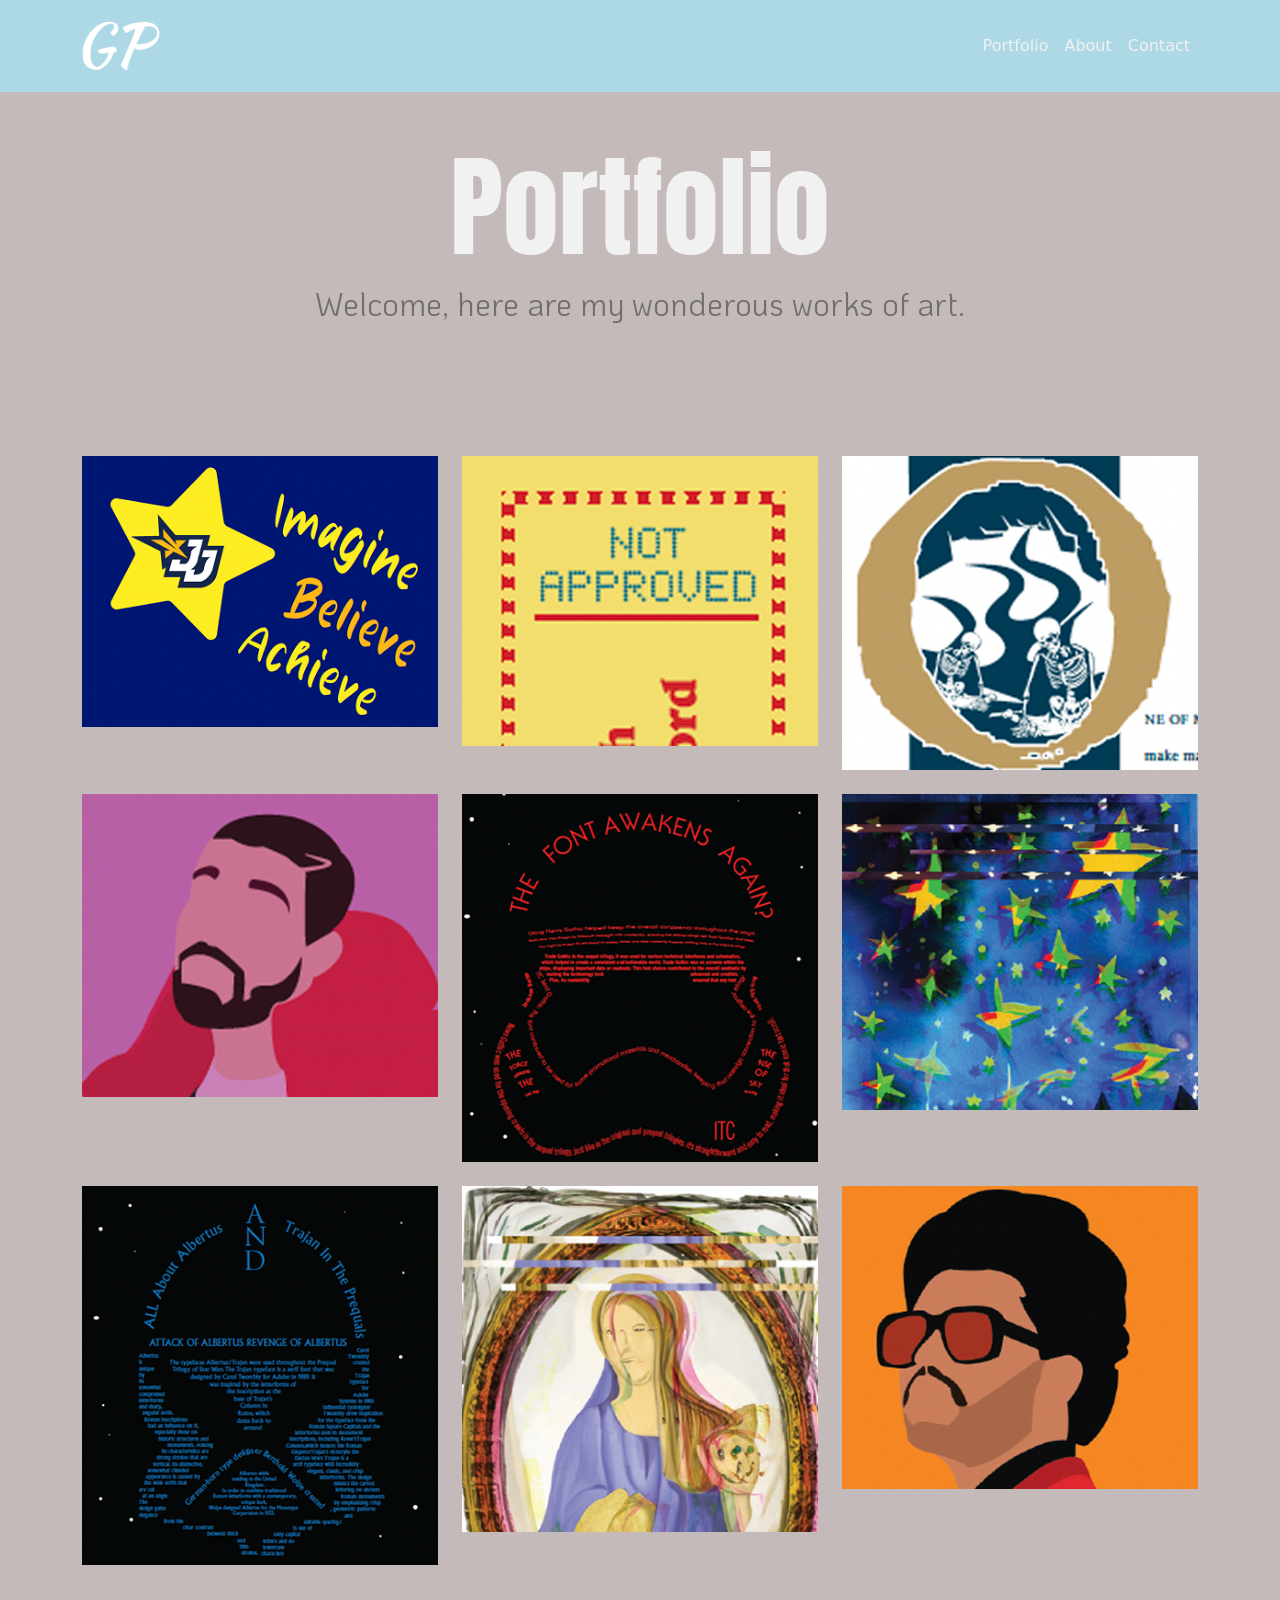
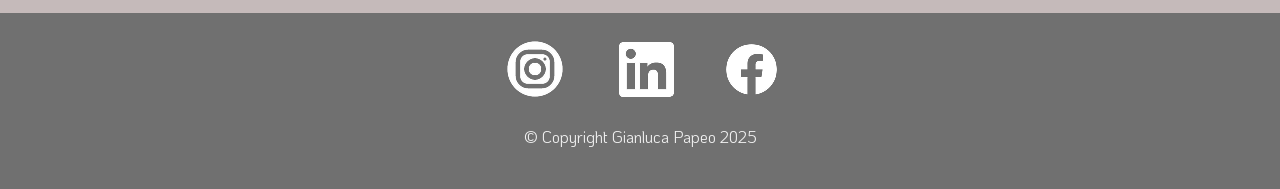
==== index.html @ fdd71f3e "commit commit" ====
<!DOCTYPE html>
<html lang="en">
<head>
  <meta charset="UTF-8" />
  <meta name="viewport" content="width=device-width, initial-scale=1">
  <title>Gianluca Papeo | Portfolio</title>
  <link rel="preconnect" href="https://fonts.googleapis.com">
  <link rel="preconnect" href="https://fonts.gstatic.com" crossorigin>
  <link href="https://fonts.googleapis.com/css2?family=Anton&family=KoHo:wght@200;400;700&display=swap" rel="stylesheet">
  <link rel="stylesheet" href="https://cdn.jsdelivr.net/npm/bootstrap@5.3.8/dist/css/bootstrap.min.css">
  <link rel="stylesheet" href="css/styles.css">
</head>

<body>
  <!-- Navbar -->
  <header>
    <nav class="navbar navbar-expand ">
      <div class="container">
        <a class="navbar-brand logo" href="index.html">
          <img src="images/logo.png" alt="Gianluca Papeo Logo" class="logo-img">
        </a>
        <ul class="navbar-nav ms-auto">
          <li class="nav-item"><a class="nav-link" href="index.html">Portfolio</a></li>
          <li class="nav-item"><a class="nav-link" href="about.html">About</a></li>
          <li class="nav-item"><a class="nav-link" href="contact.html">Contact</a></li>
        </ul>
      </div>
    </nav>
  </header>

  <!-- Hero Section -->
  <main class="text-center py-5">
    <h1 class="main-title">Portfolio</h1>
    <p class="intro-text">Welcome, here are my wonderous works of art.</p>

    <!-- Portfolio Grid -->
    <div class="container">
      <div class="row g-4">
        <div class="col-md-4"><a href="project1.html"><img src="images/image1.png" class="img-fluid portfolio-img" alt="Project 1"></a></div>
        <div class="col-md-4"><a href="case-study.html"><img src="images/image2.png" class="img-fluid portfolio-img" alt="Project 2"></a></div>
        <div class="col-md-4"><a href="project3.html"><img src="images/image3.png" class="img-fluid portfolio-img" alt="Project 3"></a></div>
        <div class="col-md-4"><a href="project4.html"><img src="images/image4.png" class="img-fluid portfolio-img" alt="Project 4"></a></div>
        <div class="col-md-4"><a href="project5sw.html"><img src="images/image5.png" class="img-fluid portfolio-img" alt="Project 5"></a></div>
        <div class="col-md-4"><a href="project6ad.html"><img src="images/image6.png" class="img-fluid portfolio-img" alt="Project 6"></a></div>
        <div class="col-md-4"><a href="project7.html"><img src="images/image7.png" class="img-fluid portfolio-img" alt="Project 7"></a></div>
        <div class="col-md-4"><a href="project8.html"><img src="images/image8.png" class="img-fluid portfolio-img" alt="Project 8"></a></div>
        <div class="col-md-4"><a href="project9.html"><img src="images/image9.png" class="img-fluid portfolio-img" alt="Project 9"></a></div>
      </div>
    </div>
  </main>

  <!-- footer -->
  <footer class="footer text-center py-4">
    <div class="social-icons">
      <a href="https://instagram.com" target="_blank"><img src="images/instagram.png" alt="Instagram" class="icon"></a>
      <a href="https://linkedin.com" target="_blank"><img src="images/linkedin.png" alt="LinkedIn" class="icon"></a>
      <a href="https://facebook.com" target="_blank"><img src="images/facebook.png" alt="Facebook" class="icon"></a>
    </div>
    <p class="copyright">&copy; Copyright Gianluca Papeo 2025</p>
  </footer>
<script src="https://cdn.jsdelivr.net/npm/bootstrap@5.3.8/dist/js/bootstrap.bundle.min.js" integrity="sha384-FKyoEForCGlyvwx9Hj09JcYn3nv7wiPVlz7YYwJrWVcXK/BmnVDxM+D2scQbITxI" crossorigin="anonymous"></script>
</body>
</html>
---- css/styles.css ----
body {
  background-color: #C5BABA;
}

.navbar {
  background-color: #add8e6;
  padding: 1em;
}
.navbar .nav-link {
  color: #f1f1f1;
  font-weight: 500;
}
.navbar .nav-link:hover {
  color: #707070;
}
.navbar .logo-img {
  height: 50px;
  width: auto;
}

.main-title {
  font-family: "Anton", sans-serif;
  font-size: 7em;
  margin-bottom: 0.05em;
  color: #f1f1f1;
}

.intro-text {
  font-family: "KoHo", sans-serif;
  font-size: 2em;
  margin-bottom: 4em;
  color: #707070;
}

.footer {
  background-color: #707070;
  font-family: "KoHo", sans-serif;
}
.footer p {
  color: #f1f1f1;
  margin-top: 1.5em;
}
.footer .social-icons a {
  margin: 1.5em;
  color: #f1f1f1;
  text-decoration: none;
}

main h1,
main h3 {
  font-family: "KoHo", sans-serif;
  color: #f1f1f1;
}

main h2 {
  font-family: "KoHo", sans-serif;
  color: #f1f1f1;
  font-weight: 700;
  font-size: 7em;
  margin-bottom: 1em;
  text-align: center;
}

main form,
main section {
  padding: 1.5em;
  margin-bottom: 2em;
}

/* Form fields */
main form .form-control {
  background-color: #add8e6;
  color: #f1f1f1;
}

main form .btn,
main section .btn {
  background-color: #add8e6;
  color: white;
  border: none;
}
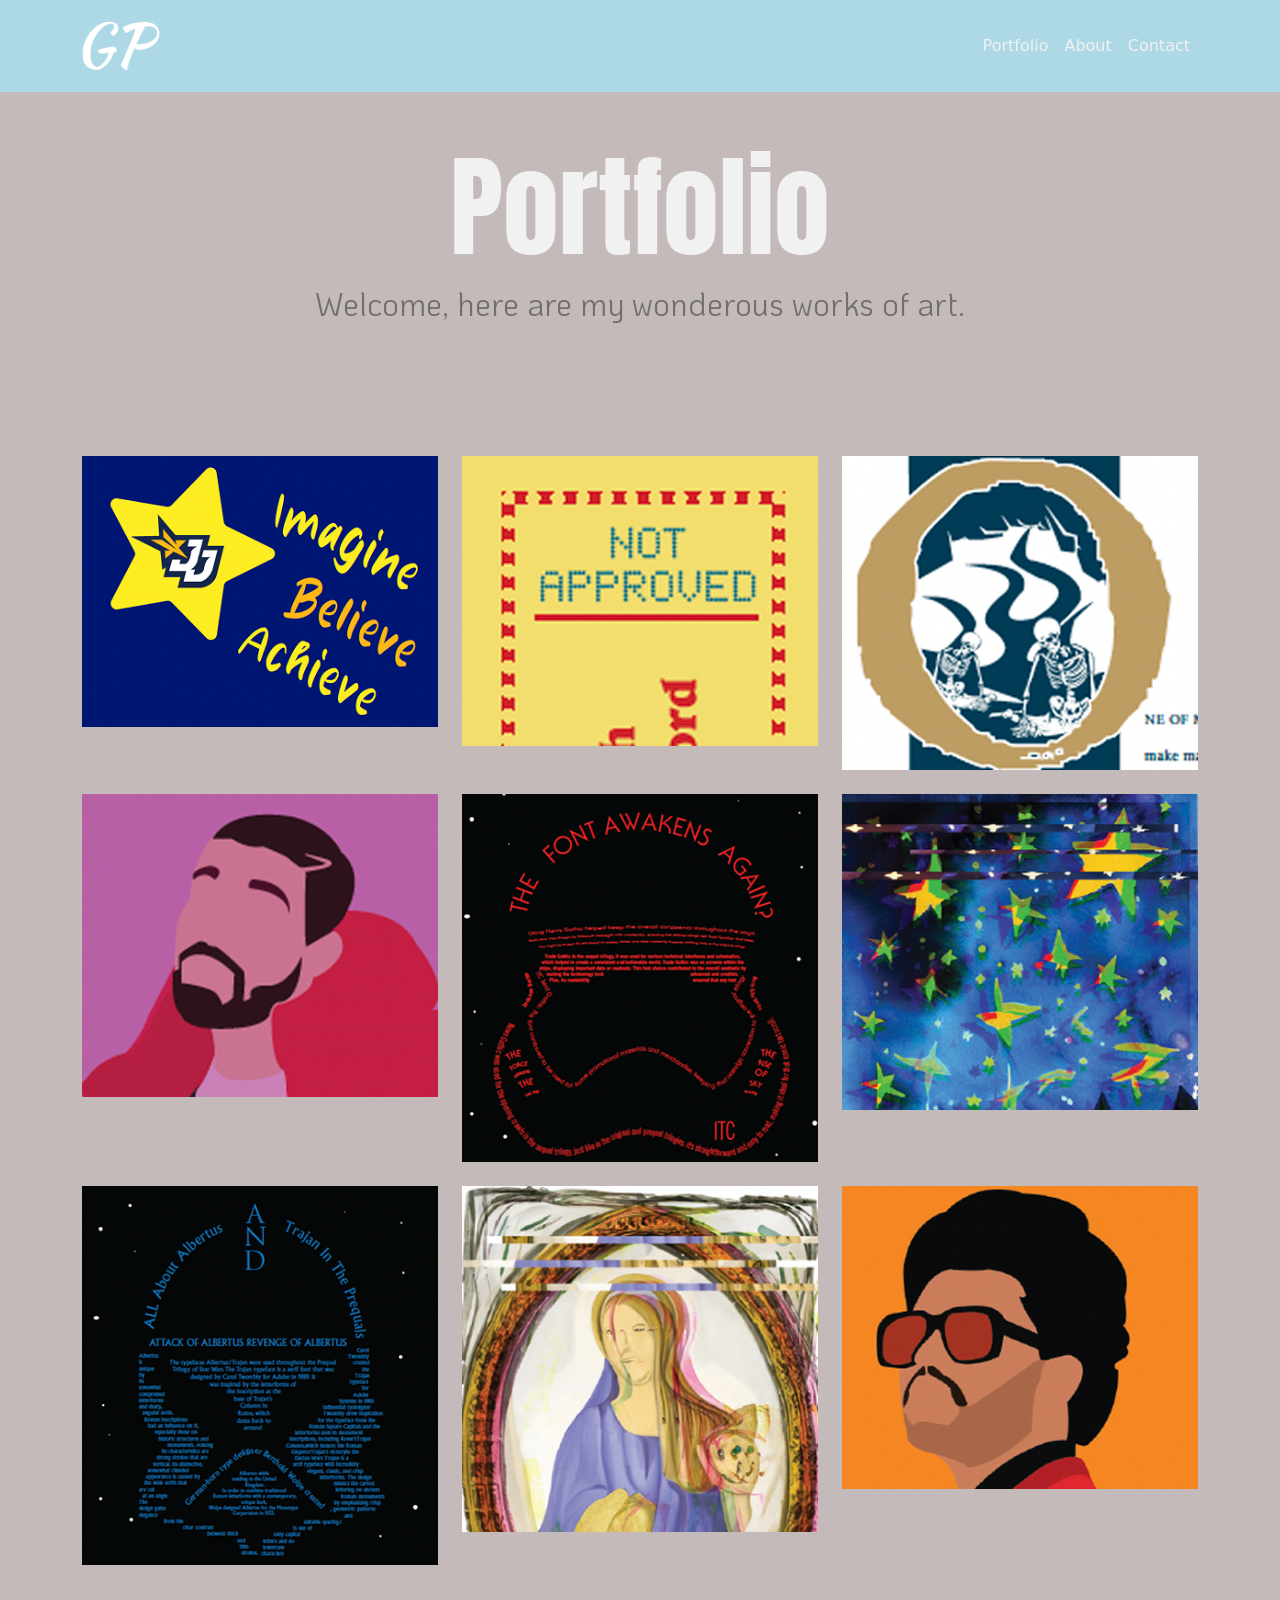
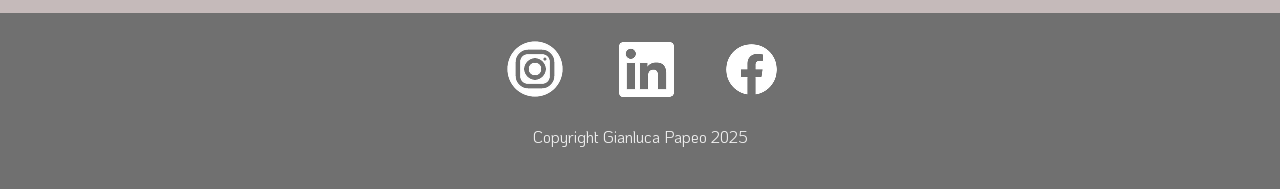
==== commit cffdf9ee: "h commit" ====
--- a/index.html
+++ b/index.html
@@ -56,7 +56,7 @@
       <a href="https://linkedin.com" target="_blank"><img src="images/linkedin.png" alt="LinkedIn" class="icon"></a>
       <a href="https://facebook.com" target="_blank"><img src="images/facebook.png" alt="Facebook" class="icon"></a>
     </div>
-    <p class="copyright">&copy; Copyright Gianluca Papeo 2025</p>
+    <p class="copyright"> Copyright Gianluca Papeo 2025</p>
   </footer>
 <script src="https://cdn.jsdelivr.net/npm/bootstrap@5.3.8/dist/js/bootstrap.bundle.min.js" integrity="sha384-FKyoEForCGlyvwx9Hj09JcYn3nv7wiPVlz7YYwJrWVcXK/BmnVDxM+D2scQbITxI" crossorigin="anonymous"></script>
 </body>
--- a/css/styles.css
+++ b/css/styles.css
@@ -46,8 +46,7 @@
   text-decoration: none;
 }
 
-main h1,
-main h3 {
+main h1 {
   font-family: "KoHo", sans-serif;
   color: #f1f1f1;
 }
@@ -58,23 +57,30 @@
   font-weight: 700;
   font-size: 7em;
   margin-bottom: 1em;
-  text-align: center;
 }
 
-main form,
-main section {
+main p {
+  font-family: "KoHo", sans-serif;
+  color: #f1f1f1;
+  font-size: 1.5em;
+}
+
+main form {
   padding: 1.5em;
   margin-bottom: 2em;
 }
 
-/* Form fields */
+main form p {
+  padding: 1.5em;
+  margin-bottom: 1.5em;
+}
+
 main form .form-control {
   background-color: #add8e6;
   color: #f1f1f1;
 }
 
-main form .btn,
-main section .btn {
+main form .btn {
   background-color: #add8e6;
   color: white;
   border: none;
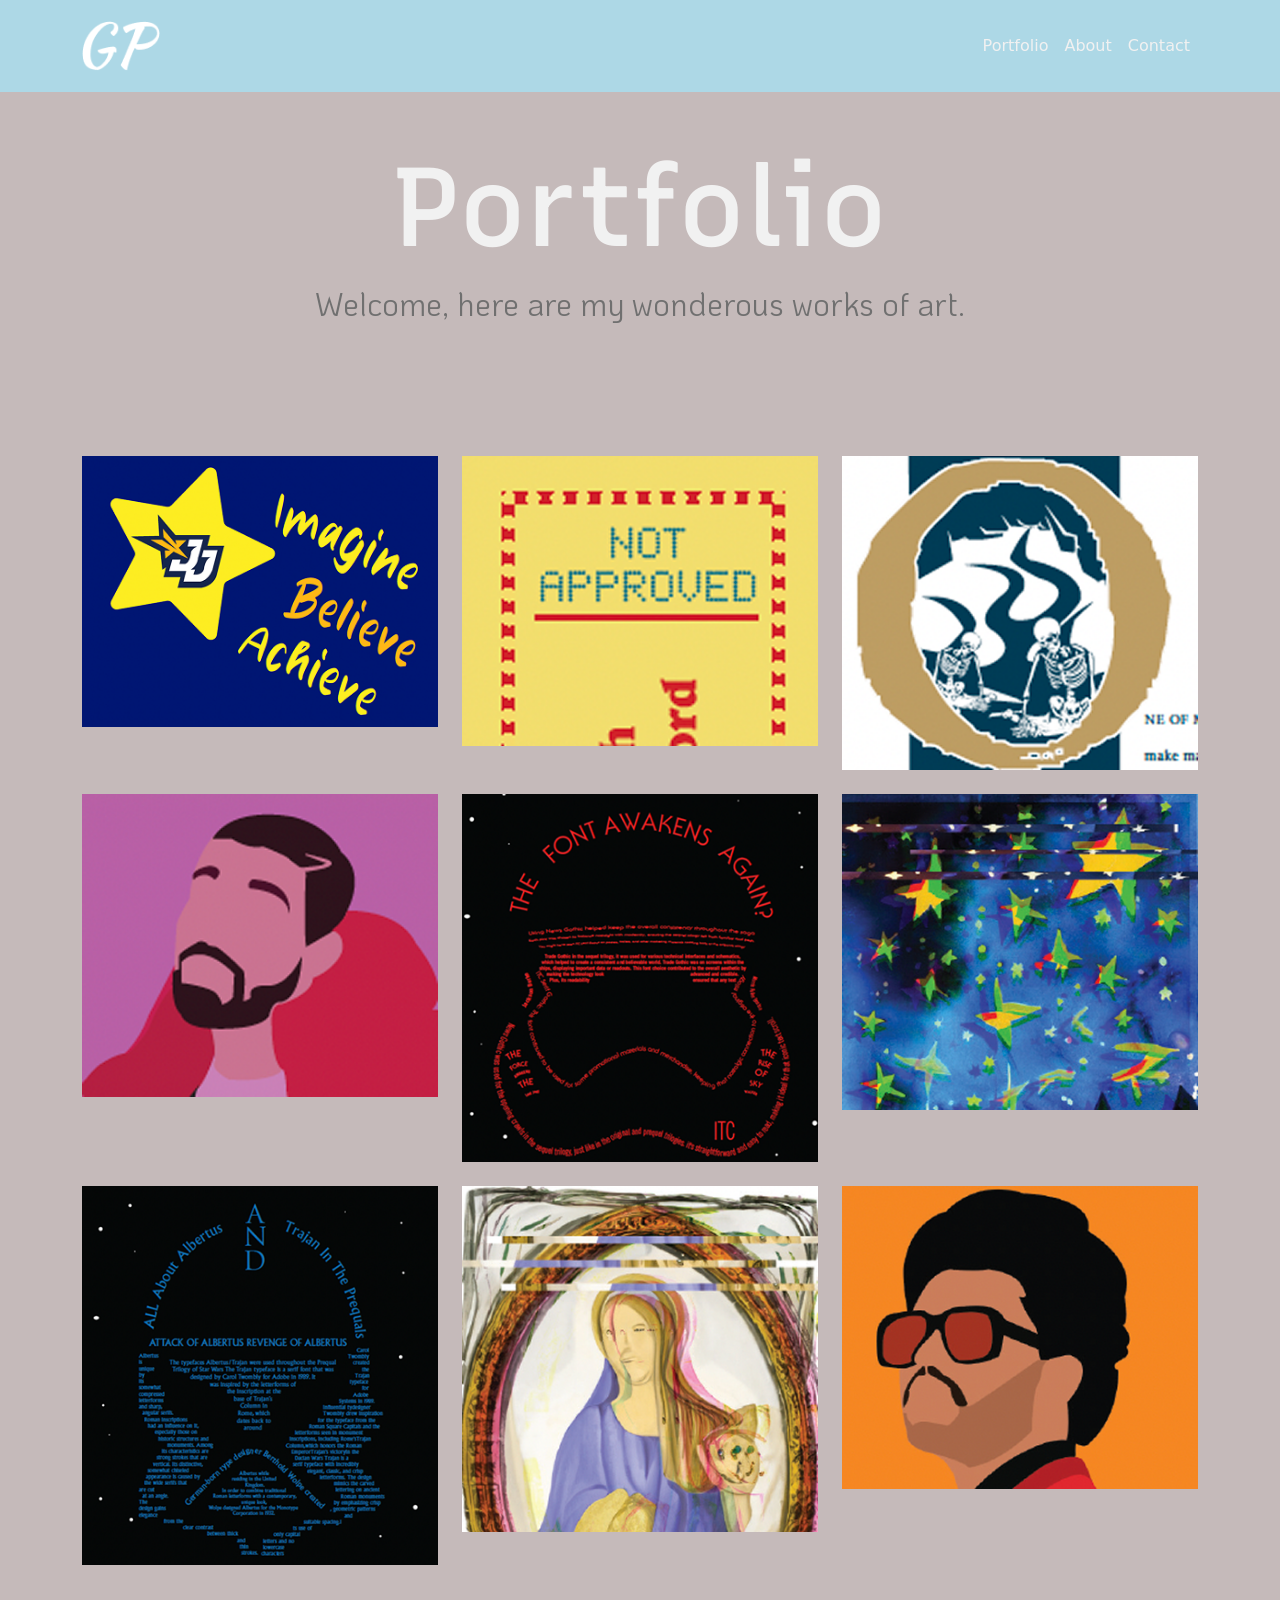
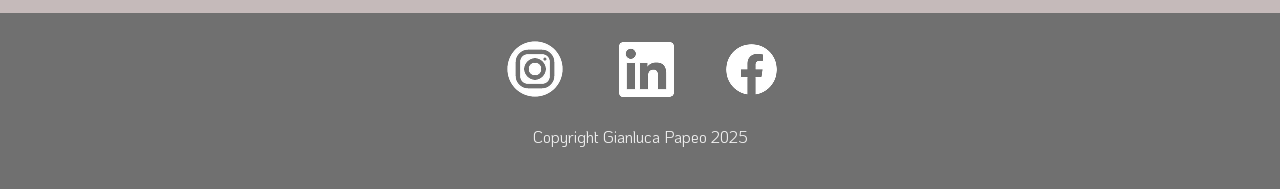
==== commit ce7677fc: "commit commit" ====
--- a/index.html
+++ b/index.html
@@ -6,6 +6,9 @@
   <title>Gianluca Papeo | Portfolio</title>
   <link rel="preconnect" href="https://fonts.googleapis.com">
   <link rel="preconnect" href="https://fonts.gstatic.com" crossorigin>
+  <link rel="preconnect" href="https://fonts.googleapis.com">
+<link rel="preconnect" href="https://fonts.gstatic.com" crossorigin>
+<link href="https://fonts.googleapis.com/css2?family=Recursive:wght@300..1000&display=swap" rel="stylesheet">
   <link href="https://fonts.googleapis.com/css2?family=Anton&family=KoHo:wght@200;400;700&display=swap" rel="stylesheet">
   <link rel="stylesheet" href="https://cdn.jsdelivr.net/npm/bootstrap@5.3.8/dist/css/bootstrap.min.css">
   <link rel="stylesheet" href="css/styles.css">
@@ -42,9 +45,9 @@
         <div class="col-md-4"><a href="project4.html"><img src="images/image4.png" class="img-fluid portfolio-img" alt="Project 4"></a></div>
         <div class="col-md-4"><a href="project5sw.html"><img src="images/image5.png" class="img-fluid portfolio-img" alt="Project 5"></a></div>
         <div class="col-md-4"><a href="project6ad.html"><img src="images/image6.png" class="img-fluid portfolio-img" alt="Project 6"></a></div>
-        <div class="col-md-4"><a href="project7.html"><img src="images/image7.png" class="img-fluid portfolio-img" alt="Project 7"></a></div>
-        <div class="col-md-4"><a href="project8.html"><img src="images/image8.png" class="img-fluid portfolio-img" alt="Project 8"></a></div>
-        <div class="col-md-4"><a href="project9.html"><img src="images/image9.png" class="img-fluid portfolio-img" alt="Project 9"></a></div>
+        <div class="col-md-4"><a href="project5sw.html"><img src="images/image7.png" class="img-fluid portfolio-img" alt="Project 7"></a></div>
+        <div class="col-md-4"><a href="project6ad.html"><img src="images/image8.png" class="img-fluid portfolio-img" alt="Project 8"></a></div>
+        <div class="col-md-4"><a href="project4.html"><img src="images/image9.png" class="img-fluid portfolio-img" alt="Project 9"></a></div>
       </div>
     </div>
   </main>
--- a/css/styles.css
+++ b/css/styles.css
@@ -19,10 +19,11 @@
 }
 
 .main-title {
-  font-family: "Anton", sans-serif;
+  font-family: "Recursive", sans-serif;
   font-size: 7em;
   margin-bottom: 0.05em;
   color: #f1f1f1;
+  font-weight: 500;
 }
 
 .intro-text {
@@ -46,17 +47,21 @@
   text-decoration: none;
 }
 
-main h1 {
-  font-family: "KoHo", sans-serif;
+main h1, h3 {
+  font-family: "Recursive", sans-serif;
   color: #f1f1f1;
+  text-align: center;
+  font-weight: 500;
 }
 
 main h2 {
-  font-family: "KoHo", sans-serif;
+  font-family: "Recursive", sans-serif;
   color: #f1f1f1;
-  font-weight: 700;
+  font-weight: 500;
   font-size: 7em;
+  margin-top: 0.5em;
   margin-bottom: 1em;
+  text-align: center;
 }
 
 main p {
@@ -84,4 +89,45 @@
   background-color: #add8e6;
   color: white;
   border: none;
+}
+
+.about-main {
+  text-align: center;
+}
+.about-main h1 {
+  font-family: "Recursive", sans-serif;
+  font-size: 7em;
+  color: #f1f1f1;
+  margin-top: 0.5em;
+  font-weight: 500;
+}
+.about-main .greeting {
+  font-family: "KoHo", sans-serif;
+  font-size: 1.5em;
+  color: #707070;
+  width: auto;
+  line-height: 1.3;
+}
+.about-main .profile-img {
+  margin: 1.5em;
+  width: 200px;
+  height: auto;
+}
+.about-main .about-text {
+  font-family: "KoHo", sans-serif;
+  font-size: 1.5em;
+  color: #f1f1f1;
+  width: auto;
+  line-height: 1.3;
+}
+
+.mantra-title {
+  text-align: center;
+}
+.mantra-title h2 {
+  font-family: "Recursive", sans-serif;
+  font-size: 7em;
+  color: #f1f1f1;
+  margin-top: 0.5em;
+  font-weight: 500;
 }
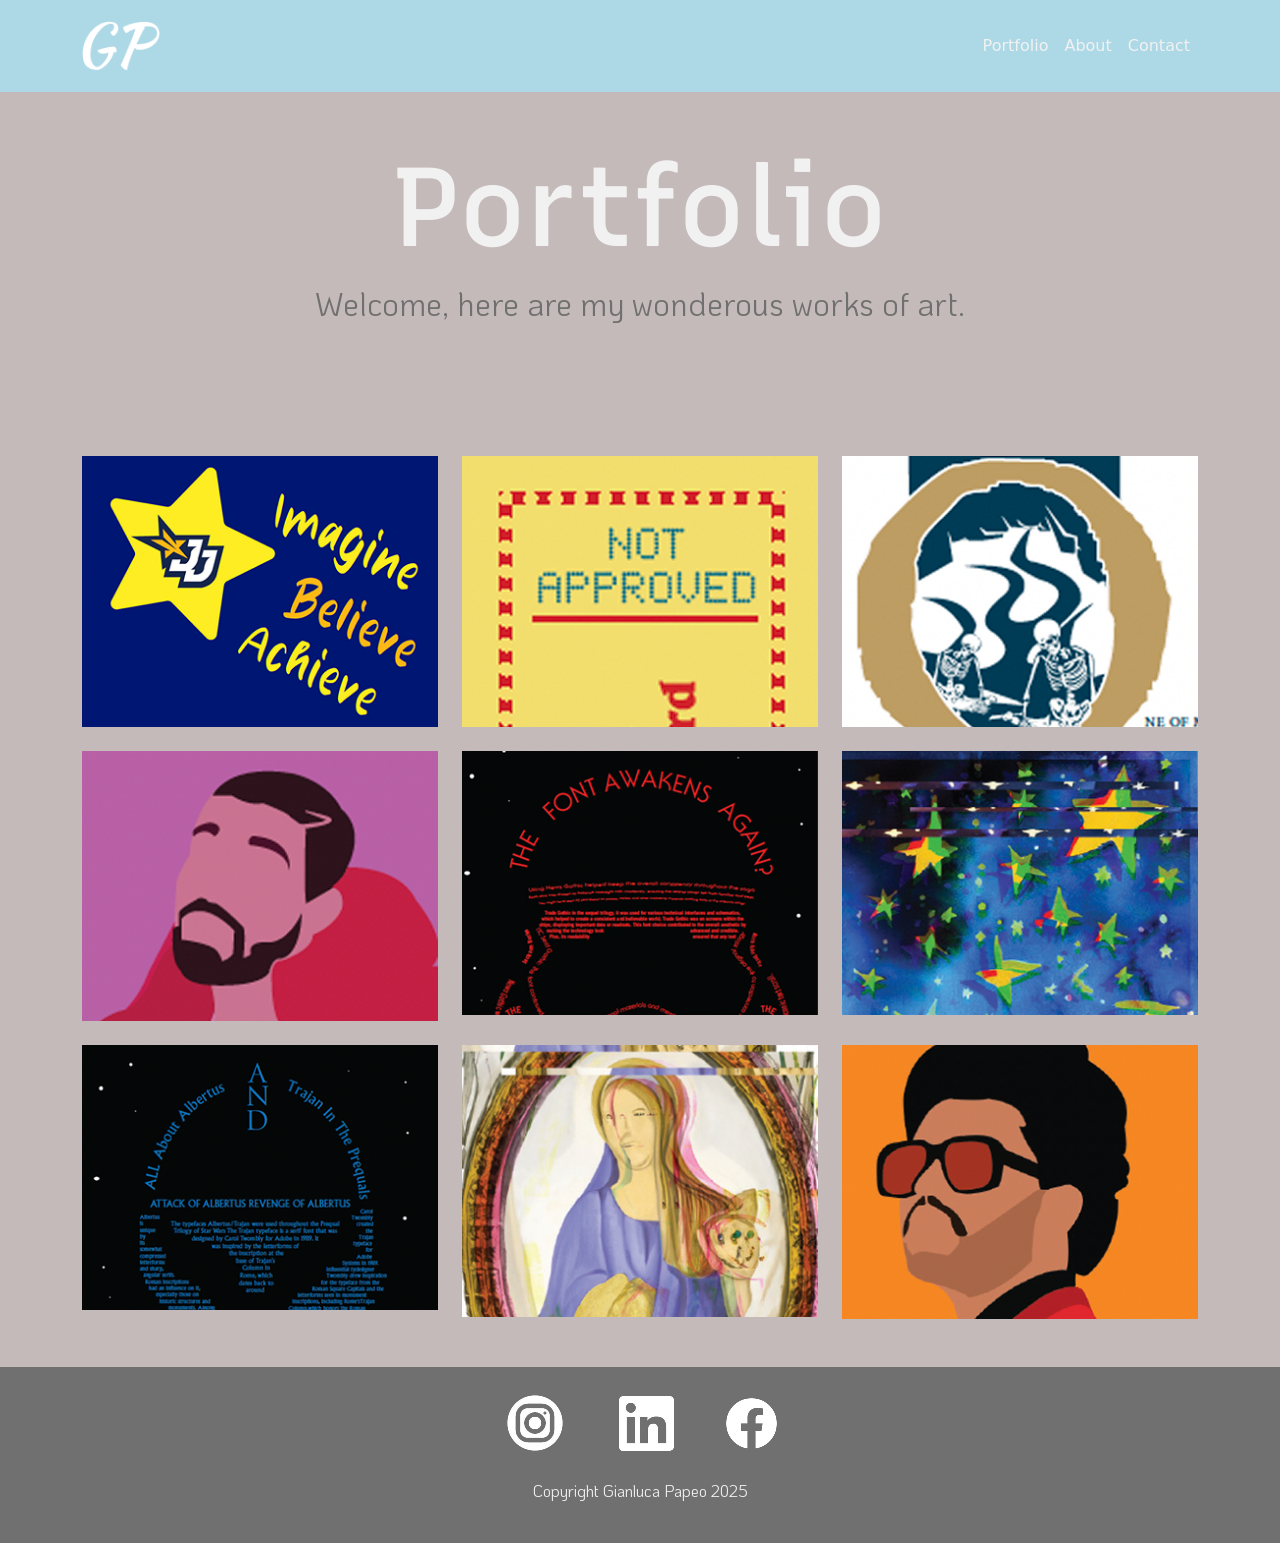
==== commit 5da4c7e7: "Update index.html" ====
--- a/index.html
+++ b/index.html
@@ -12,7 +12,7 @@
   <link href="https://fonts.googleapis.com/css2?family=Anton&family=KoHo:wght@200;400;700&display=swap" rel="stylesheet">
   <link rel="stylesheet" href="https://cdn.jsdelivr.net/npm/bootstrap@5.3.8/dist/css/bootstrap.min.css">
   <link rel="stylesheet" href="css/styles.css">
-</head>
+</head> 
 
 <body>
   <!-- Navbar -->
--- a/css/styles.css
+++ b/css/styles.css
@@ -68,6 +68,7 @@
   font-family: "KoHo", sans-serif;
   color: #f1f1f1;
   font-size: 1.5em;
+  text-align: center;
 }
 
 main form {
@@ -91,6 +92,26 @@
   border: none;
 }
 
+main form label {
+  color: #f1f1f1;
+  font-family: "KoHo", sans-serif;
+  font-size: 1.2em;
+}
+
+.resume-section img {
+  display: block;
+  margin-left: auto;
+  margin-right: auto;
+  margin-bottom: 1.5em;
+}
+
+.resume-section a {
+  display: block;
+  text-align: center;
+  margin: 1em auto;
+  font-weight: 500;
+}
+
 .about-main {
   text-align: center;
 }
@@ -106,7 +127,6 @@
   font-size: 1.5em;
   color: #707070;
   width: auto;
-  line-height: 1.3;
 }
 .about-main .profile-img {
   margin: 1.5em;
@@ -118,7 +138,6 @@
   font-size: 1.5em;
   color: #f1f1f1;
   width: auto;
-  line-height: 1.3;
 }
 
 .mantra-title {
@@ -130,4 +149,105 @@
   color: #f1f1f1;
   margin-top: 0.5em;
   font-weight: 500;
+}
+
+.case-study-page h2 {
+  font-family: "Recursive" sans-serif;
+  font-size: 7em;
+  color: #f1f1f1;
+  margin-top: 0.5em;
+  font-weight: 500;
+}
+
+.case-study-page p {
+  text-align: center;
+}
+
+.case-study-page h3 {
+  font-family: "Recursive", sans-serif;
+  font-size: 4em;
+  color: #f1f1f1;
+  font-weight: 500;
+}
+
+.case-study-page img {
+  width: 100%;
+  height: auto;
+}
+
+.ads-page {
+  text-align: center;
+}
+.ads-page h2, .ads-page h3, .ads-page p {
+  text-align: center;
+}
+
+.ads-page img {
+  max-width: 350px;
+  width: 100%;
+  height: auto;
+}
+
+.sw-posters-page {
+  text-align: center;
+}
+.sw-posters-page h2, .sw-posters-page h3, .sw-posters-page p {
+  text-align: center;
+}
+
+.sw-posters-page img {
+  max-width: 350px;
+  width: 100%;
+  height: auto;
+}
+
+.digital-page img {
+  max-width: 350px;
+  width: 100%;
+  height: auto;
+}
+
+.digital-page h3 {
+  font-family: "Recursive", sans-serif;
+  font-size: 4em;
+  color: #f1f1f1;
+  font-weight: 500;
+  text-align: center;
+  margin-top: 1.5em;
+}
+.digital-page h2 {
+  margin-top: 1.5em;
+  text-align: center;
+}
+
+.digital-page p {
+  font-family: "KoHo", sans-serif;
+  font-size: 1.5em;
+  color: #f1f1f1;
+  text-align: center;
+  margin-top: 0.5em;
+}
+
+.dropcap-page {
+  text-align: center;
+}
+.dropcap-page h1 {
+  font-family: "Recursive", sans-serif;
+  font-size: 7em;
+  color: #f1f1f1;
+  margin-top: 0.5em;
+  font-weight: 500;
+}
+.dropcap-page p {
+  font-family: "KoHo", sans-serif;
+  font-size: 1.5em;
+  color: #f1f1f1;
+  text-align: center;
+  margin-top: 1em;
+}
+.dropcap-page img {
+  max-width: 350px;
+  width: 100%;
+  height: auto;
+  margin: 1.5em;
 }
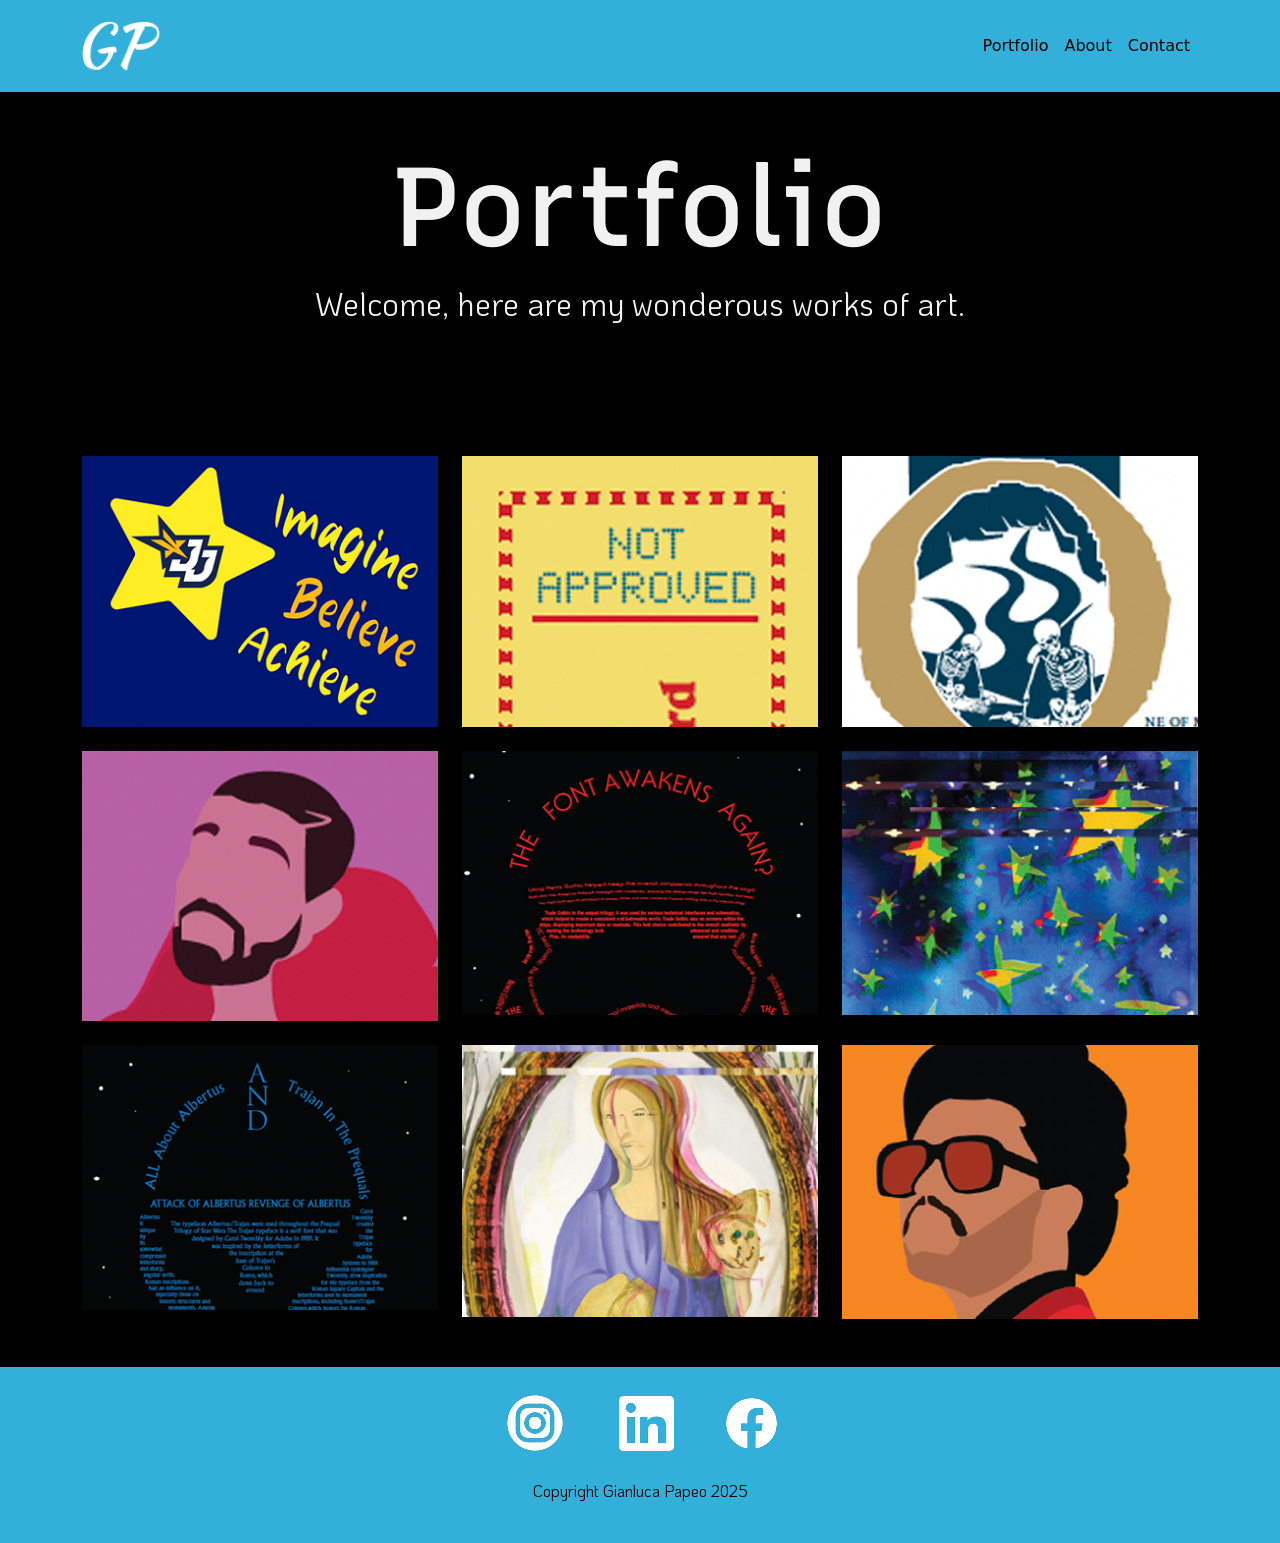
==== commit 78862e69: "commit" ====
--- a/index.html
+++ b/index.html
@@ -15,8 +15,8 @@
 </head> 
 
 <body>
-  <!-- Navbar -->
-  <header>
+  <!-- navbar -->
+  <header> 
     <nav class="navbar navbar-expand ">
       <div class="container">
         <a class="navbar-brand logo" href="index.html">
@@ -31,12 +31,12 @@
     </nav>
   </header>
 
-  <!-- Hero Section -->
+  
   <main class="text-center py-5">
     <h1 class="main-title">Portfolio</h1>
     <p class="intro-text">Welcome, here are my wonderous works of art.</p>
 
-    <!-- Portfolio Grid -->
+    <!-- portfolio grid -->
     <div class="container">
       <div class="row g-4">
         <div class="col-md-4"><a href="project1.html"><img src="images/image1.png" class="img-fluid portfolio-img" alt="Project 1"></a></div>
--- a/css/styles.css
+++ b/css/styles.css
@@ -1,17 +1,17 @@
 body {
-  background-color: #C5BABA;
+  background-color: black;
 }
 
 .navbar {
-  background-color: #add8e6;
+  background-color: #33b0da;
   padding: 1em;
 }
 .navbar .nav-link {
-  color: #f1f1f1;
+  color: black;
   font-weight: 500;
 }
 .navbar .nav-link:hover {
-  color: #707070;
+  color: #f1f1f1;
 }
 .navbar .logo-img {
   height: 50px;
@@ -30,15 +30,15 @@
   font-family: "KoHo", sans-serif;
   font-size: 2em;
   margin-bottom: 4em;
-  color: #707070;
+  color: #f1f1f1;
 }
 
 .footer {
-  background-color: #707070;
+  background-color: #33b0da;
   font-family: "KoHo", sans-serif;
 }
 .footer p {
-  color: #f1f1f1;
+  color: black;
   margin-top: 1.5em;
 }
 .footer .social-icons a {
@@ -82,12 +82,12 @@
 }
 
 main form .form-control {
-  background-color: #add8e6;
+  background-color: #33b0da;
   color: #f1f1f1;
 }
 
 main form .btn {
-  background-color: #add8e6;
+  background-color: #33b0da;
   color: white;
   border: none;
 }
@@ -98,13 +98,6 @@
   font-size: 1.2em;
 }
 
-.resume-section img {
-  display: block;
-  margin-left: auto;
-  margin-right: auto;
-  margin-bottom: 1.5em;
-}
-
 .resume-section a {
   display: block;
   text-align: center;
@@ -112,87 +105,97 @@
   font-weight: 500;
 }
 
-.about-main {
-  text-align: center;
-}
 .about-main h1 {
   font-family: "Recursive", sans-serif;
   font-size: 7em;
   color: #f1f1f1;
   margin-top: 0.5em;
   font-weight: 500;
+  text-align: center;
+}
+.about-main .about-text {
+  font-family: "KoHo", sans-serif;
+  font-size: 1.5em;
+  color: #f1f1f1;
+  text-align: left;
+  max-width: 600px;
+  margin-left: 0;
 }
 .about-main .greeting {
-  font-family: "KoHo", sans-serif;
-  font-size: 1.5em;
-  color: #707070;
-  width: auto;
+  text-align: center;
+  margin-bottom: 5em;
 }
 .about-main .profile-img {
-  margin: 1.5em;
-  width: 200px;
-  height: auto;
-}
-.about-main .about-text {
-  font-family: "KoHo", sans-serif;
-  font-size: 1.5em;
-  color: #f1f1f1;
-  width: auto;
-}
-
-.mantra-title {
-  text-align: center;
-}
-.mantra-title h2 {
-  font-family: "Recursive", sans-serif;
-  font-size: 7em;
-  color: #f1f1f1;
-  margin-top: 0.5em;
-  font-weight: 500;
-}
-
+  margin: 1.5em auto;
+  max-width: 350px;
+  height: auto;
+  display: block;
+}
+
+.mantra-page {
+  text-align: center;
+}
+.mantra-page h2 {
+  font-family: "Recursive", sans-serif;
+  font-size: 7em;
+  color: #f1f1f1;
+  margin-top: 0.5em;
+  font-weight: 500;
+}
+.mantra-page img {
+  margin: 1.5em auto;
+  max-width: 1000px;
+}
+
+.case-study-page h3 {
+  text-align: left;
+  font-family: "Recursive", sans-serif;
+  color: #f1f1f1;
+  font-weight: 500;
+  margin-top: 3em;
+}
 .case-study-page h2 {
-  font-family: "Recursive" sans-serif;
-  font-size: 7em;
-  color: #f1f1f1;
-  margin-top: 0.5em;
-  font-weight: 500;
-}
-
+  font-family: "Recursive", sans-serif;
+  font-size: 7em;
+  color: #f1f1f1;
+  margin-top: 0.5em;
+  font-weight: 500;
+}
 .case-study-page p {
-  text-align: center;
-}
-
-.case-study-page h3 {
+  font-family: "KoHo", sans-serif;
+  color: #f1f1f1;
+  font-size: 1.5em;
+  text-align: left;
+  max-width: 600px;
+  margin-top: 1em;
+}
+
+.ads-page img {
+  max-width: 350px;
+  width: 100%;
+  height: auto;
+}
+
+.ads-page h2 {
+  font-family: "Recursive", sans-serif;
+  font-size: 7em;
+  color: #f1f1f1;
+  margin-top: 0.5em;
+  font-weight: 500;
+  text-align: center;
+}
+.ads-page h3 {
   font-family: "Recursive", sans-serif;
   font-size: 4em;
   color: #f1f1f1;
   font-weight: 500;
-}
-
-.case-study-page img {
-  width: 100%;
-  height: auto;
-}
-
-.ads-page {
-  text-align: center;
-}
-.ads-page h2, .ads-page h3, .ads-page p {
-  text-align: center;
-}
-
-.ads-page img {
-  max-width: 350px;
-  width: 100%;
-  height: auto;
-}
-
-.sw-posters-page {
-  text-align: center;
-}
-.sw-posters-page h2, .sw-posters-page h3, .sw-posters-page p {
-  text-align: center;
+  text-align: left;
+}
+.ads-page p {
+  font-family: "KoHo", sans-serif;
+  font-size: 1.5em;
+  color: #f1f1f1;
+  text-align: left;
 }
 
 .sw-posters-page img {
@@ -201,6 +204,28 @@
   height: auto;
 }
 
+.sw-posters-page h2 {
+  font-family: "Recursive", sans-serif;
+  font-size: 7em;
+  color: #f1f1f1;
+  margin-top: 0.5em;
+  font-weight: 500;
+  text-align: center;
+}
+.sw-posters-page h3 {
+  font-family: "Recursive", sans-serif;
+  font-size: 4em;
+  color: #f1f1f1;
+  font-weight: 500;
+  text-align: left;
+}
+.sw-posters-page p {
+  font-family: "KoHo", sans-serif;
+  font-size: 1.5em;
+  color: #f1f1f1;
+  text-align: left;
+}
+
 .digital-page img {
   max-width: 350px;
   width: 100%;
@@ -212,20 +237,22 @@
   font-size: 4em;
   color: #f1f1f1;
   font-weight: 500;
-  text-align: center;
-  margin-top: 1.5em;
+  text-align: left;
 }
 .digital-page h2 {
-  margin-top: 1.5em;
-  text-align: center;
+  font-family: "Recursive", sans-serif;
+  font-size: 7em;
+  color: #f1f1f1;
+  margin-top: 0.5em;
+  font-weight: 500;
 }
 
 .digital-page p {
   font-family: "KoHo", sans-serif;
   font-size: 1.5em;
   color: #f1f1f1;
-  text-align: center;
-  margin-top: 0.5em;
+  text-align: left;
+  margin-bottom: em;
 }
 
 .dropcap-page {
